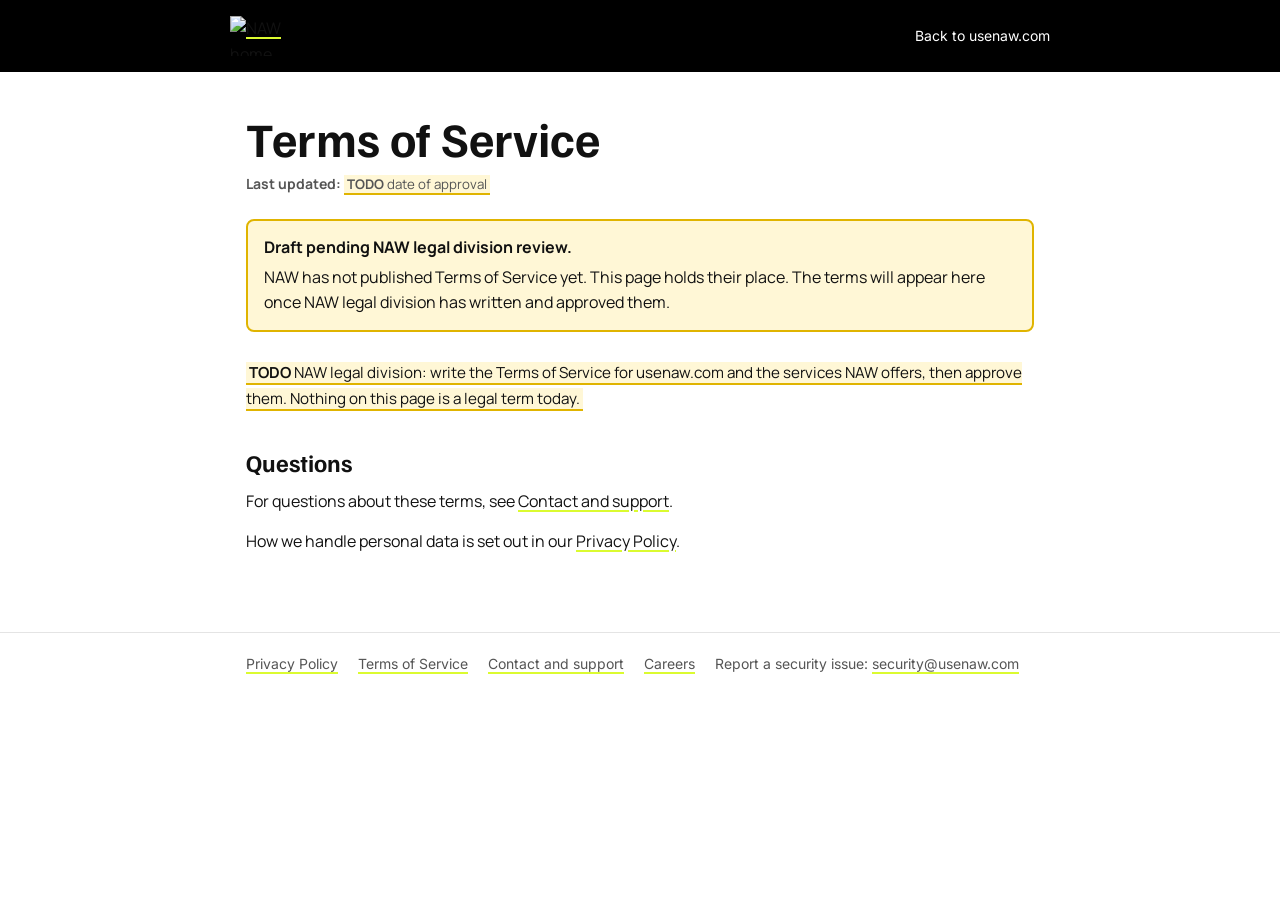
==== terms.html @ 3b37e55c "feat: add privacy, terms, contact, careers pages and security.txt - /privacy: public privacy notice " ====
<!DOCTYPE html>
<html lang="en">
<head>
<meta charset="UTF-8">
<meta name="viewport" content="width=device-width, initial-scale=1.0">
<title>Terms of Service | NAW</title>
<meta name="description" content="NAW Terms of Service. Draft pending NAW legal division review.">
<link rel="canonical" href="https://usenaw.com/terms">
<link rel="icon" href="/favicon.ico" sizes="any">
<link rel="icon" type="image/png" sizes="32x32" href="/favicon-32.png">
<link rel="apple-touch-icon" href="/apple-touch-icon.png">
<link rel="preconnect" href="https://fonts.googleapis.com">
<link rel="preconnect" href="https://fonts.gstatic.com" crossorigin>
<link href="https://fonts.googleapis.com/css2?family=Familjen+Grotesk:wght@600;700&family=Manrope:wght@400;600;700&family=Inter:wght@400;500;600&display=swap" rel="stylesheet">
<link rel="stylesheet" href="/legal.css">
</head>
<body>
<header class="top">
  <div class="top-inner">
    <a href="/"><img src="/assets/nK1upUBTIQyQa2cgyJNwuGLeO4.png" alt="NAW home"></a>
    <a class="back" href="/">Back to usenaw.com</a>
  </div>
</header>
<main>
<h1>Terms of Service</h1>
<p class="meta"><strong>Last updated:</strong> <span class="todo">date of approval</span></p>

<div class="banner" role="note">
  <strong>Draft pending NAW legal division review.</strong>
  NAW has not published Terms of Service yet. This page holds their place. The terms will appear here once NAW legal division has written and approved them.
</div>

<p><span class="todo">NAW legal division: write the Terms of Service for usenaw.com and the services NAW offers, then approve them. Nothing on this page is a legal term today.</span></p>

<h2 id="questions">Questions</h2>
<p>For questions about these terms, see <a href="/contact">Contact and support</a>.</p>
<p>How we handle personal data is set out in our <a href="/privacy">Privacy Policy</a>.</p>
</main>
<footer class="foot">
  <div class="foot-inner">
    <a href="/privacy">Privacy Policy</a>
    <a href="/terms">Terms of Service</a>
    <a href="/contact">Contact and support</a>
    <a href="/careers">Careers</a>
    <span>Report a security issue: <a href="mailto:security@usenaw.com">security@usenaw.com</a></span>
  </div>
</footer>
</body>
</html>
---- legal.css ----
/* Shared style for the public text pages: privacy, terms, contact, careers.
   Plain responsive layout, no JavaScript, no storage. */
* { margin: 0; padding: 0; box-sizing: border-box; }

:root {
  --lime: #dbfb30;
  --ink: #111;
  --muted: #555;
  --line: #e4e4e4;
  --todo-bg: #fff7d6;
  --todo-line: #e0b400;
  --man: 'Manrope', sans-serif;
  --int: 'Inter', sans-serif;
  --fam: 'Familjen Grotesk', sans-serif;
}

body { background: #fff; color: var(--ink); font-family: var(--man); font-size: 16px; line-height: 1.6; }

.top { background: #000; padding: 16px; }
.top-inner { max-width: 820px; margin: 0 auto; display: flex; align-items: center; justify-content: space-between; gap: 16px; }
.top img { width: 62px; height: 40px; object-fit: contain; display: block; }
.top a.back { color: #fff; font-family: var(--int); font-size: 14px; text-decoration: none; }
.top a.back:hover { color: var(--lime); }

main { max-width: 820px; margin: 0 auto; padding: 40px 16px 64px; }
h1 { font-family: var(--fam); font-size: clamp(32px, 6vw, 48px); line-height: 1.1; margin-bottom: 8px; }
h2 { font-family: var(--fam); font-size: 24px; line-height: 1.25; margin: 36px 0 12px; }
h3 { font-size: 18px; margin: 24px 0 8px; }
p, ul, ol { margin-bottom: 14px; }
ul, ol { padding-left: 22px; }
li { margin-bottom: 6px; }
a { color: var(--ink); text-decoration-color: var(--lime); text-decoration-thickness: 2px; text-underline-offset: 3px; }
a:hover { background: var(--lime); }
code { font-family: ui-monospace, SFMono-Regular, Menlo, monospace; font-size: 0.92em; background: #f3f3f3; padding: 1px 4px; border-radius: 4px; }
.meta { color: var(--muted); font-size: 14px; margin-bottom: 24px; }

.banner { border: 2px solid var(--todo-line); background: var(--todo-bg); border-radius: 8px; padding: 14px 16px; margin: 20px 0 28px; }
.banner strong { display: block; margin-bottom: 4px; }
.todo { display: inline; background: var(--todo-bg); border-bottom: 2px solid var(--todo-line); padding: 0 3px; font-size: 0.95em; }
.todo::before { content: "TODO "; font-weight: 700; }

.callout { border-left: 4px solid var(--lime); background: #fafafa; padding: 14px 16px; margin: 20px 0; }
.callout p:last-child { margin-bottom: 0; }

.table-wrap { overflow-x: auto; margin: 12px 0 20px; }
table { border-collapse: collapse; width: 100%; min-width: 560px; font-size: 14px; }
caption { text-align: left; font-weight: 700; margin-bottom: 8px; }
th, td { border: 1px solid var(--line); padding: 8px 10px; text-align: left; vertical-align: top; }
th { background: #f5f5f5; font-family: var(--int); font-weight: 600; font-size: 12px; text-transform: uppercase; letter-spacing: 0.04em; color: #444; }

.foot { border-top: 1px solid var(--line); }
.foot-inner { max-width: 820px; margin: 0 auto; padding: 20px 16px 32px; font-family: var(--int); font-size: 14px; color: var(--muted); display: flex; flex-wrap: wrap; gap: 8px 20px; }
.foot-inner a { color: var(--muted); }
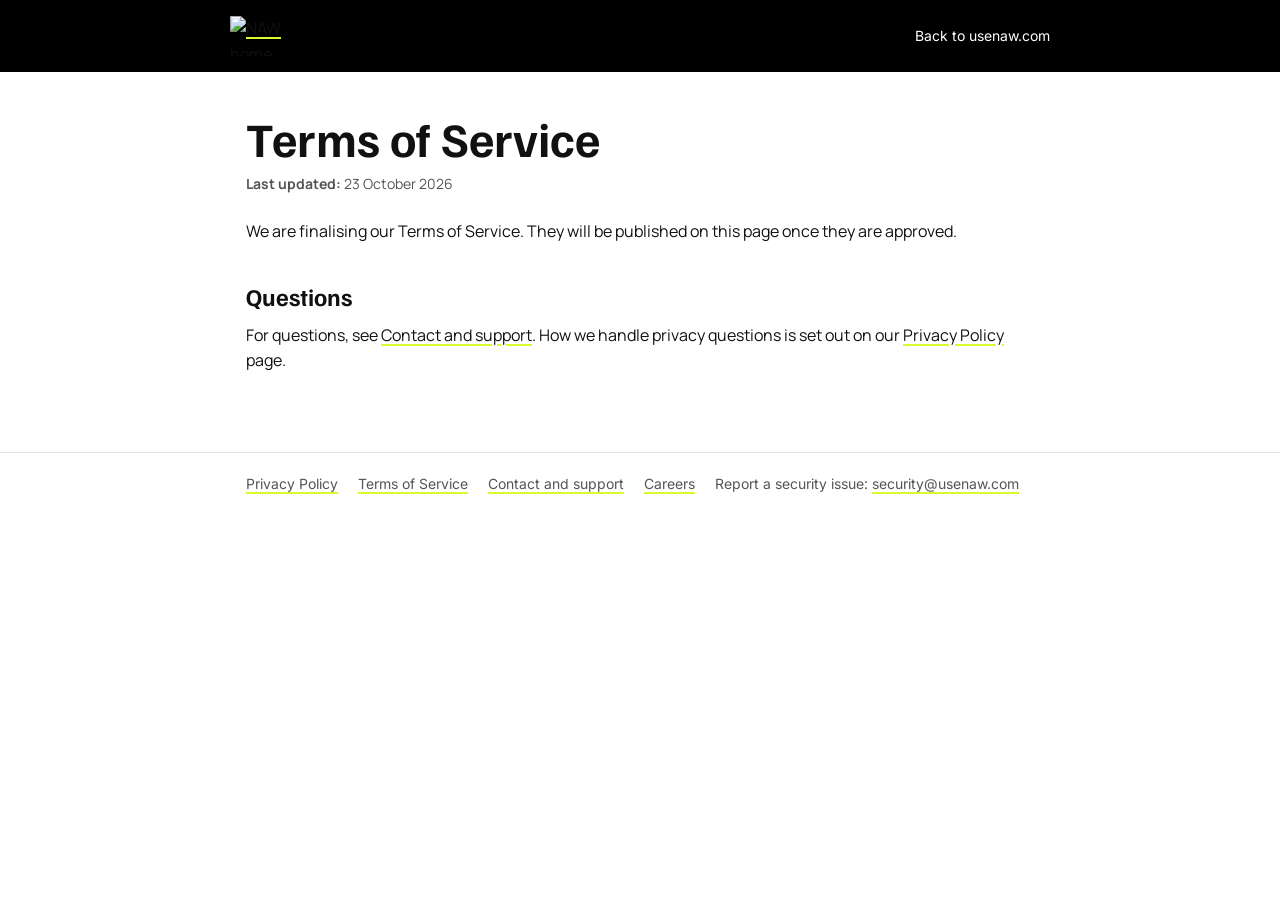
==== commit 129176f9: "fix: replace draft privacy and terms text with neutral holding pages The live /privacy and /terms pa" ====
--- a/terms.html
+++ b/terms.html
@@ -4,7 +4,7 @@
 <meta charset="UTF-8">
 <meta name="viewport" content="width=device-width, initial-scale=1.0">
 <title>Terms of Service | NAW</title>
-<meta name="description" content="NAW Terms of Service. Draft pending NAW legal division review.">
+<meta name="description" content="NAW Terms of Service are being finalised.">
 <link rel="canonical" href="https://usenaw.com/terms">
 <link rel="icon" href="/favicon.ico" sizes="any">
 <link rel="icon" type="image/png" sizes="32x32" href="/favicon-32.png">
@@ -23,18 +23,12 @@
 </header>
 <main>
 <h1>Terms of Service</h1>
-<p class="meta"><strong>Last updated:</strong> <span class="todo">date of approval</span></p>
+<p class="meta"><strong>Last updated:</strong> 23 October 2026</p>
 
-<div class="banner" role="note">
-  <strong>Draft pending NAW legal division review.</strong>
-  NAW has not published Terms of Service yet. This page holds their place. The terms will appear here once NAW legal division has written and approved them.
-</div>
-
-<p><span class="todo">NAW legal division: write the Terms of Service for usenaw.com and the services NAW offers, then approve them. Nothing on this page is a legal term today.</span></p>
+<p>We are finalising our Terms of Service. They will be published on this page once they are approved.</p>
 
 <h2 id="questions">Questions</h2>
-<p>For questions about these terms, see <a href="/contact">Contact and support</a>.</p>
-<p>How we handle personal data is set out in our <a href="/privacy">Privacy Policy</a>.</p>
+<p>For questions, see <a href="/contact">Contact and support</a>. How we handle privacy questions is set out on our <a href="/privacy">Privacy Policy</a> page.</p>
 </main>
 <footer class="foot">
   <div class="foot-inner">
